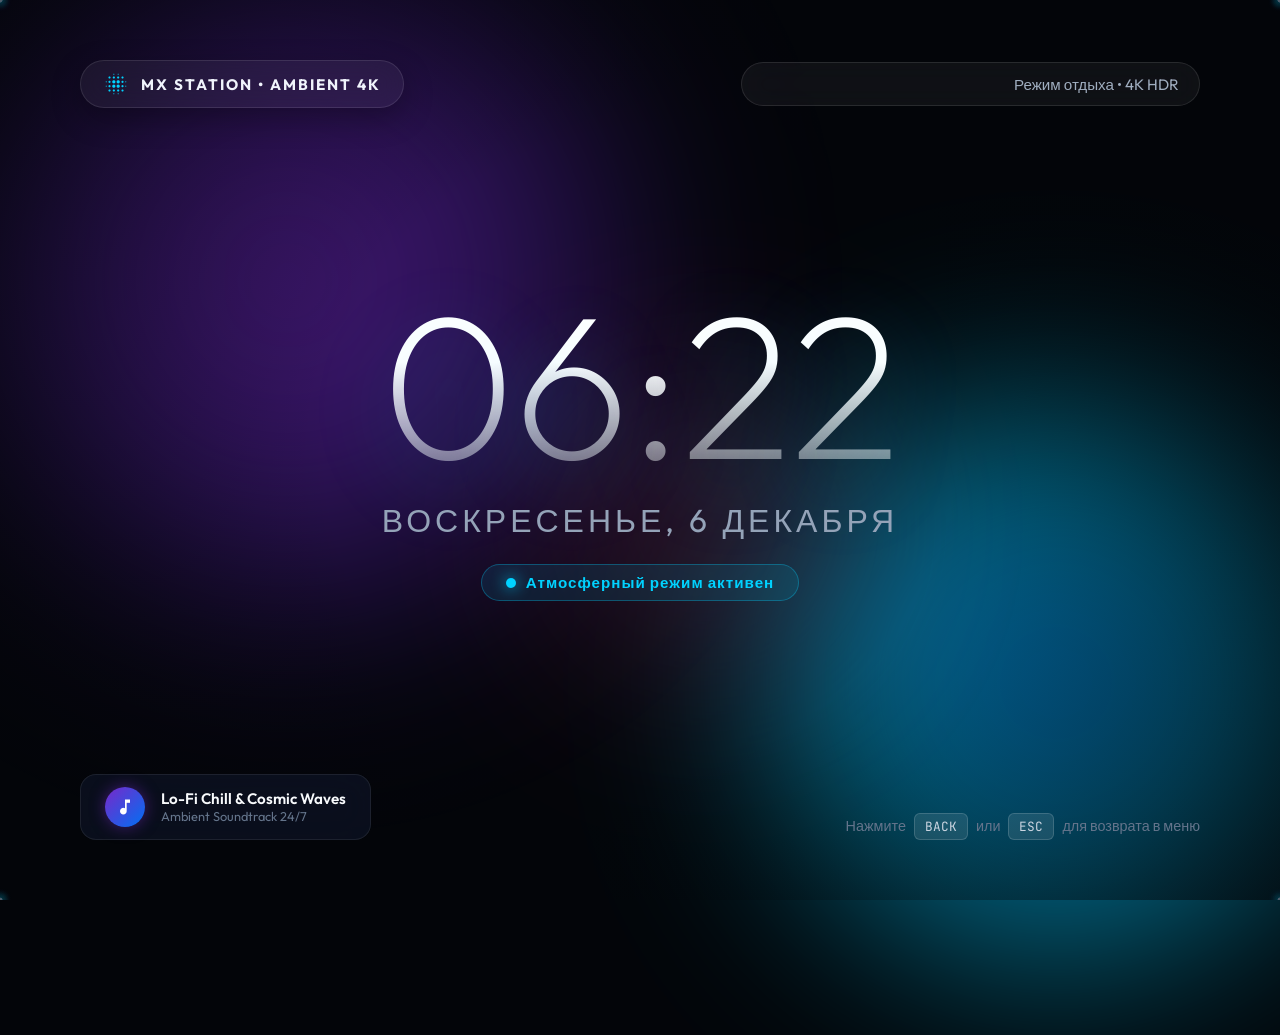
==== templates/screensaver.html @ 7ee196a6 "Deploy full MX Station Player with navigation sidebar, 4K screensaver, and web simulator" ====
<!DOCTYPE html>
<html lang="ru">
<head>
    <meta charset="UTF-8">
    <meta name="viewport" content="width=device-width, initial-scale=1.0">
    <title>MX Station — 4K Ambient Screensaver</title>
    <link rel="preconnect" href="https://fonts.googleapis.com">
    <link rel="preconnect" href="https://fonts.gstatic.com" crossorigin>
    <link href="https://fonts.googleapis.com/css2?family=Outfit:wght@200;400;600;800&family=JetBrains+Mono:wght@300;500&display=swap" rel="stylesheet">
    <link href="https://fonts.googleapis.com/icon?family=Material+Icons" rel="stylesheet">
    <style>
        * {
            margin: 0;
            padding: 0;
            box-sizing: border-box;
            user-select: none;
        }

        body, html {
            width: 100%;
            height: 100%;
            overflow: hidden;
            background-color: #030509;
            font-family: 'Outfit', sans-serif;
            color: #ffffff;
        }

        /* Fullscreen Animated Canvas for Cosmic Particles */
        #starsCanvas {
            position: absolute;
            top: 0;
            left: 0;
            width: 100%;
            height: 100%;
            z-index: 1;
        }

        /* Ambient Glowing Nebula Blobs */
        .nebula {
            position: absolute;
            border-radius: 50%;
            filter: blur(90px);
            opacity: 0.55;
            pointer-events: none;
            z-index: 0;
            animation: drift 20s infinite alternate ease-in-out;
        }

        .nebula-1 {
            width: 65vw;
            height: 65vw;
            top: -15%;
            left: -10%;
            background: radial-gradient(circle, #7928ca 0%, #4c1d95 40%, transparent 70%);
        }

        .nebula-2 {
            width: 55vw;
            height: 55vw;
            bottom: -15%;
            right: -10%;
            background: radial-gradient(circle, #0070f3 0%, #00d2ff 40%, transparent 70%);
            animation-duration: 25s;
            animation-direction: alternate-reverse;
        }

        .nebula-3 {
            width: 40vw;
            height: 40vw;
            top: 30%;
            left: 35%;
            background: radial-gradient(circle, #ec4899 0%, transparent 60%);
            opacity: 0.25;
            animation-duration: 18s;
        }

        @keyframes drift {
            0% { transform: scale(1) translate(0, 0); }
            50% { transform: scale(1.1) translate(40px, -30px); }
            100% { transform: scale(0.95) translate(-30px, 40px); }
        }

        /* Screensaver UI Overlay */
        .screensaver-overlay {
            position: absolute;
            inset: 0;
            z-index: 2;
            display: flex;
            flex-direction: column;
            justify-content: space-between;
            padding: 60px 80px;
            background: radial-gradient(circle at center, transparent 40%, rgba(3, 5, 9, 0.6) 100%);
        }

        /* Top Bar */
        .top-bar {
            display: flex;
            justify-content: space-between;
            align-items: center;
        }

        .brand-badge {
            display: flex;
            align-items: center;
            gap: 12px;
            background: rgba(255, 255, 255, 0.05);
            border: 1px solid rgba(255, 255, 255, 0.1);
            backdrop-filter: blur(15px);
            padding: 10px 22px;
            border-radius: 99px;
            box-shadow: 0 10px 30px rgba(0, 0, 0, 0.3);
        }

        .brand-badge .icon {
            color: #00d2ff;
            font-size: 26px;
            animation: spin 30s linear infinite;
        }

        @keyframes spin {
            from { transform: rotate(0deg); }
            to { transform: rotate(360deg); }
        }

        .brand-badge .title {
            font-weight: 700;
            letter-spacing: 2px;
            font-size: 0.95rem;
            color: #f0f4fc;
        }

        .weather-pill {
            display: flex;
            align-items: center;
            gap: 10px;
            background: rgba(255, 255, 255, 0.05);
            border: 1px solid rgba(255, 255, 255, 0.1);
            backdrop-filter: blur(15px);
            padding: 10px 20px;
            border-radius: 99px;
            font-size: 0.95rem;
            color: #a0aec0;
        }

        .weather-pill .material-icons {
            color: #fbbf24;
            font-size: 22px;
        }

        /* Center Showcase (Giant Ambient Clock) */
        .center-stage {
            display: flex;
            flex-direction: column;
            align-items: center;
            justify-content: center;
            text-align: center;
        }

        .clock-time {
            font-size: clamp(6rem, 16vw, 13rem);
            font-weight: 200;
            letter-spacing: -2px;
            line-height: 1;
            background: linear-gradient(180deg, #ffffff 40%, rgba(255, 255, 255, 0.3) 100%);
            -webkit-background-clip: text;
            -webkit-text-fill-color: transparent;
            text-shadow: 0 20px 80px rgba(0, 210, 255, 0.3);
            margin-bottom: 15px;
        }

        .clock-date {
            font-size: clamp(1.2rem, 2.5vw, 2.2rem);
            font-weight: 400;
            color: #94a3b8;
            letter-spacing: 4px;
            text-transform: uppercase;
            margin-bottom: 24px;
        }

        .ambient-status {
            display: inline-flex;
            align-items: center;
            gap: 10px;
            background: rgba(0, 210, 255, 0.1);
            border: 1px solid rgba(0, 210, 255, 0.3);
            padding: 8px 24px;
            border-radius: 99px;
            color: #00d2ff;
            font-size: 0.95rem;
            font-weight: 600;
            letter-spacing: 1px;
        }

        .pulsing-wave {
            width: 10px;
            height: 10px;
            border-radius: 50%;
            background: #00d2ff;
            box-shadow: 0 0 15px #00d2ff;
            animation: pulse-ring 2s infinite ease-out;
        }

        @keyframes pulse-ring {
            0% { transform: scale(0.9); opacity: 1; }
            50% { transform: scale(1.4); opacity: 0.5; }
            100% { transform: scale(0.9); opacity: 1; }
        }

        /* Bottom Info & Relax Mode Switch */
        .bottom-bar {
            display: flex;
            justify-content: space-between;
            align-items: flex-end;
        }

        .music-track {
            display: flex;
            align-items: center;
            gap: 16px;
            background: rgba(15, 23, 42, 0.6);
            backdrop-filter: blur(20px);
            border: 1px solid rgba(255, 255, 255, 0.08);
            padding: 12px 24px;
            border-radius: 16px;
        }

        .music-disc {
            width: 40px;
            height: 40px;
            border-radius: 50%;
            background: linear-gradient(135deg, #7928ca, #0070f3);
            display: flex;
            align-items: center;
            justify-content: center;
            box-shadow: 0 0 15px rgba(121, 40, 202, 0.5);
            animation: spin 8s linear infinite;
        }

        .music-details h4 {
            font-size: 0.95rem;
            font-weight: 600;
            color: #f8fafc;
        }

        .music-details p {
            font-size: 0.8rem;
            color: #64748b;
        }

        .remote-hint {
            color: #64748b;
            font-size: 0.9rem;
            display: flex;
            align-items: center;
            gap: 8px;
        }

        .remote-hint kbd {
            background: rgba(255, 255, 255, 0.1);
            border: 1px solid rgba(255, 255, 255, 0.15);
            padding: 4px 10px;
            border-radius: 6px;
            color: #cbd5e1;
            font-family: 'JetBrains Mono', monospace;
            font-size: 0.8rem;
        }
    </style>
</head>
<body>
    <!-- Background Nebulas -->
    <div class="nebula nebula-1"></div>
    <div class="nebula nebula-2"></div>
    <div class="nebula nebula-3"></div>

    <!-- Particle Canvas -->
    <canvas id="starsCanvas"></canvas>

    <!-- Overlay Contents -->
    <div class="screensaver-overlay">
        <!-- Top Bar -->
        <div class="top-bar">
            <div class="brand-badge">
                <span class="material-icons icon">blur_on</span>
                <span class="title">MX STATION • AMBIENT 4K</span>
            </div>
            <div class="weather-pill">
                <span class="material-icons">wb_twilight</span>
                <span>Режим отдыха • 4K HDR</span>
            </div>
        </div>

        <!-- Center Stage -->
        <div class="center-stage">
            <div class="clock-time" id="ssClock">19:42</div>
            <div class="clock-date" id="ssDate">Понедельник, 12 Октября</div>
            <div class="ambient-status">
                <span class="pulsing-wave"></span>
                <span>Атмосферный режим активен</span>
            </div>
        </div>

        <!-- Bottom Bar -->
        <div class="bottom-bar">
            <div class="music-track">
                <div class="music-disc">
                    <span class="material-icons" style="font-size: 20px; color: #fff;">music_note</span>
                </div>
                <div class="music-details">
                    <h4>Lo-Fi Chill & Cosmic Waves</h4>
                    <p>Ambient Soundtrack 24/7</p>
                </div>
            </div>
            <div class="remote-hint">
                <span>Нажмите</span>
                <kbd>BACK</kbd>
                <span>или</span>
                <kbd>ESC</kbd>
                <span>для возврата в меню</span>
            </div>
        </div>
    </div>

    <script>
        // Clock & Date Updater
        function updateClock() {
            const now = new Date();
            const hours = String(now.getHours()).padStart(2, '0');
            const minutes = String(now.getMinutes()).padStart(2, '0');
            document.getElementById('ssClock').textContent = `${hours}:${minutes}`;

            const options = { weekday: 'long', day: 'numeric', month: 'long' };
            const dateStr = now.toLocaleDateString('ru-RU', options);
            document.getElementById('ssDate').textContent = dateStr.charAt(0).toUpperCase() + dateStr.slice(1);
        }
        setInterval(updateClock, 1000);
        updateClock();

        // Stars & Floating Dust Canvas
        const canvas = document.getElementById('starsCanvas');
        const ctx = canvas.getContext('2d');
        let width = canvas.width = window.innerWidth;
        let height = canvas.height = window.innerHeight;

        window.addEventListener('resize', () => {
            width = canvas.width = window.innerWidth;
            height = canvas.height = window.innerHeight;
        });

        const particles = [];
        const count = 90;

        for (let i = 0; i < count; i++) {
            particles.push({
                x: Math.random() * width,
                y: Math.random() * height,
                radius: Math.random() * 2 + 0.5,
                alpha: Math.random() * 0.7 + 0.2,
                dx: (Math.random() - 0.5) * 0.4,
                dy: (Math.random() - 0.5) * 0.4
            });
        }

        function renderParticles() {
            ctx.clearRect(0, 0, width, height);

            particles.forEach(p => {
                ctx.beginPath();
                ctx.arc(p.x, p.y, p.radius, 0, Math.PI * 2);
                ctx.fillStyle = `rgba(200, 225, 255, ${p.alpha})`;
                ctx.shadowBlur = 10;
                ctx.shadowColor = '#00d2ff';
                ctx.fill();

                p.x += p.dx;
                p.y += p.dy;

                if (p.x < 0) p.x = width;
                if (p.x > width) p.x = 0;
                if (p.y < 0) p.y = height;
                if (p.y > height) p.y = 0;
            });

            requestAnimationFrame(renderParticles);
        }
        renderParticles();

        // Escape key to go back
        window.addEventListener('keydown', (e) => {
            if (e.key === 'Escape' || e.key === 'Backspace') {
                window.location.href = '/';
            }
        });
    </script>
</body>
</html>
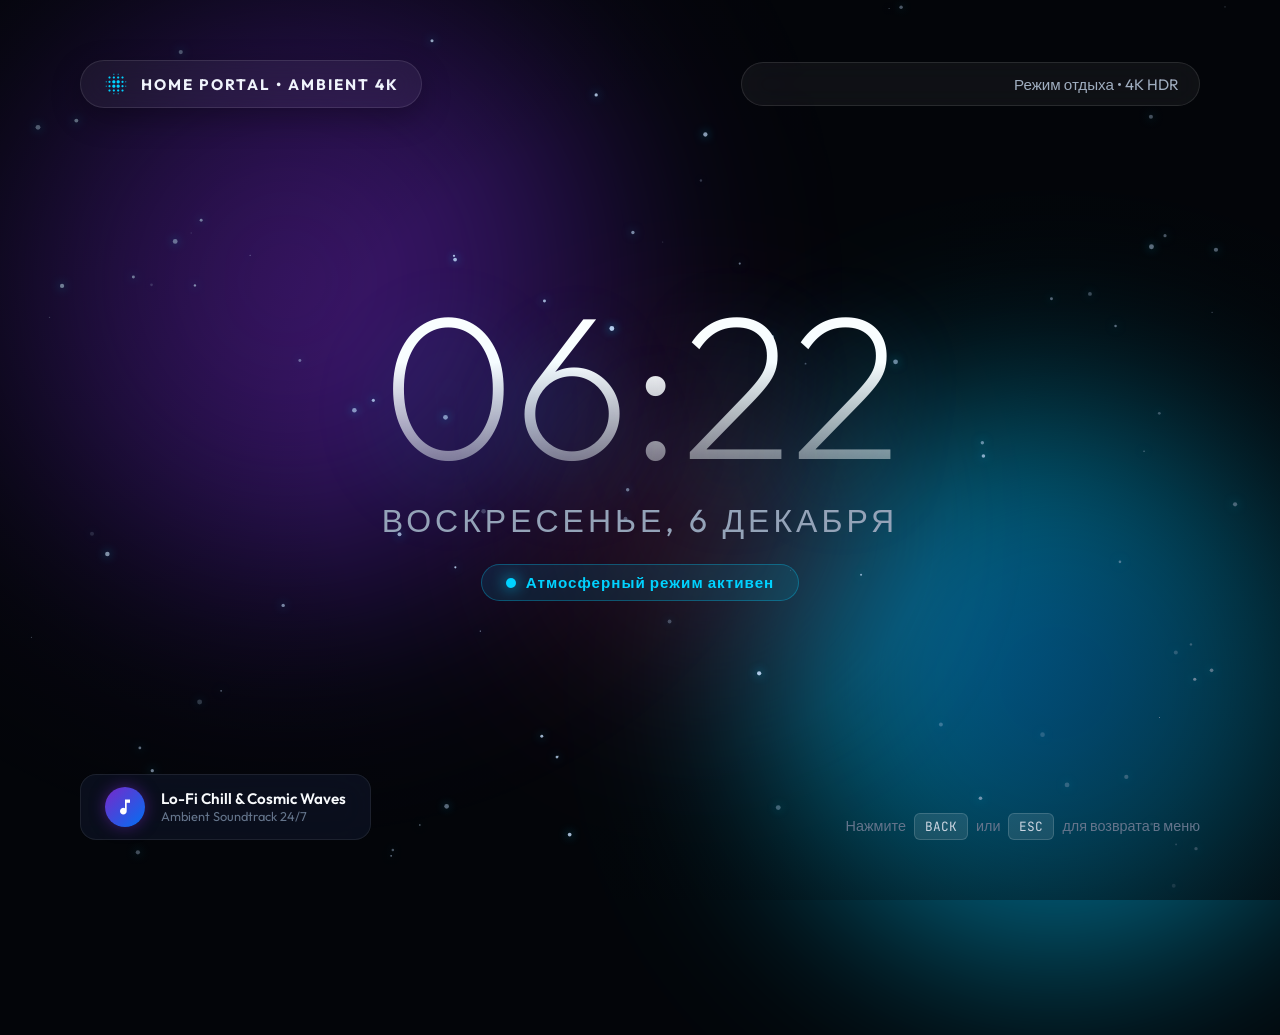
==== commit 81e91ef4: "Update screensaver.html branding to Home Portal" ====
--- a/templates/screensaver.html
+++ b/templates/screensaver.html
@@ -3,7 +3,7 @@
 <head>
     <meta charset="UTF-8">
     <meta name="viewport" content="width=device-width, initial-scale=1.0">
-    <title>MX Station — 4K Ambient Screensaver</title>
+    <title>Home Portal — 4K Ambient Screensaver</title>
     <link rel="preconnect" href="https://fonts.googleapis.com">
     <link rel="preconnect" href="https://fonts.gstatic.com" crossorigin>
     <link href="https://fonts.googleapis.com/css2?family=Outfit:wght@200;400;600;800&family=JetBrains+Mono:wght@300;500&display=swap" rel="stylesheet">
@@ -281,7 +281,7 @@
         <div class="top-bar">
             <div class="brand-badge">
                 <span class="material-icons icon">blur_on</span>
-                <span class="title">MX STATION • AMBIENT 4K</span>
+                <span class="title">HOME PORTAL • AMBIENT 4K</span>
             </div>
             <div class="weather-pill">
                 <span class="material-icons">wb_twilight</span>
@@ -392,4 +392,4 @@
         });
     </script>
 </body>
-</html>
+</html>
